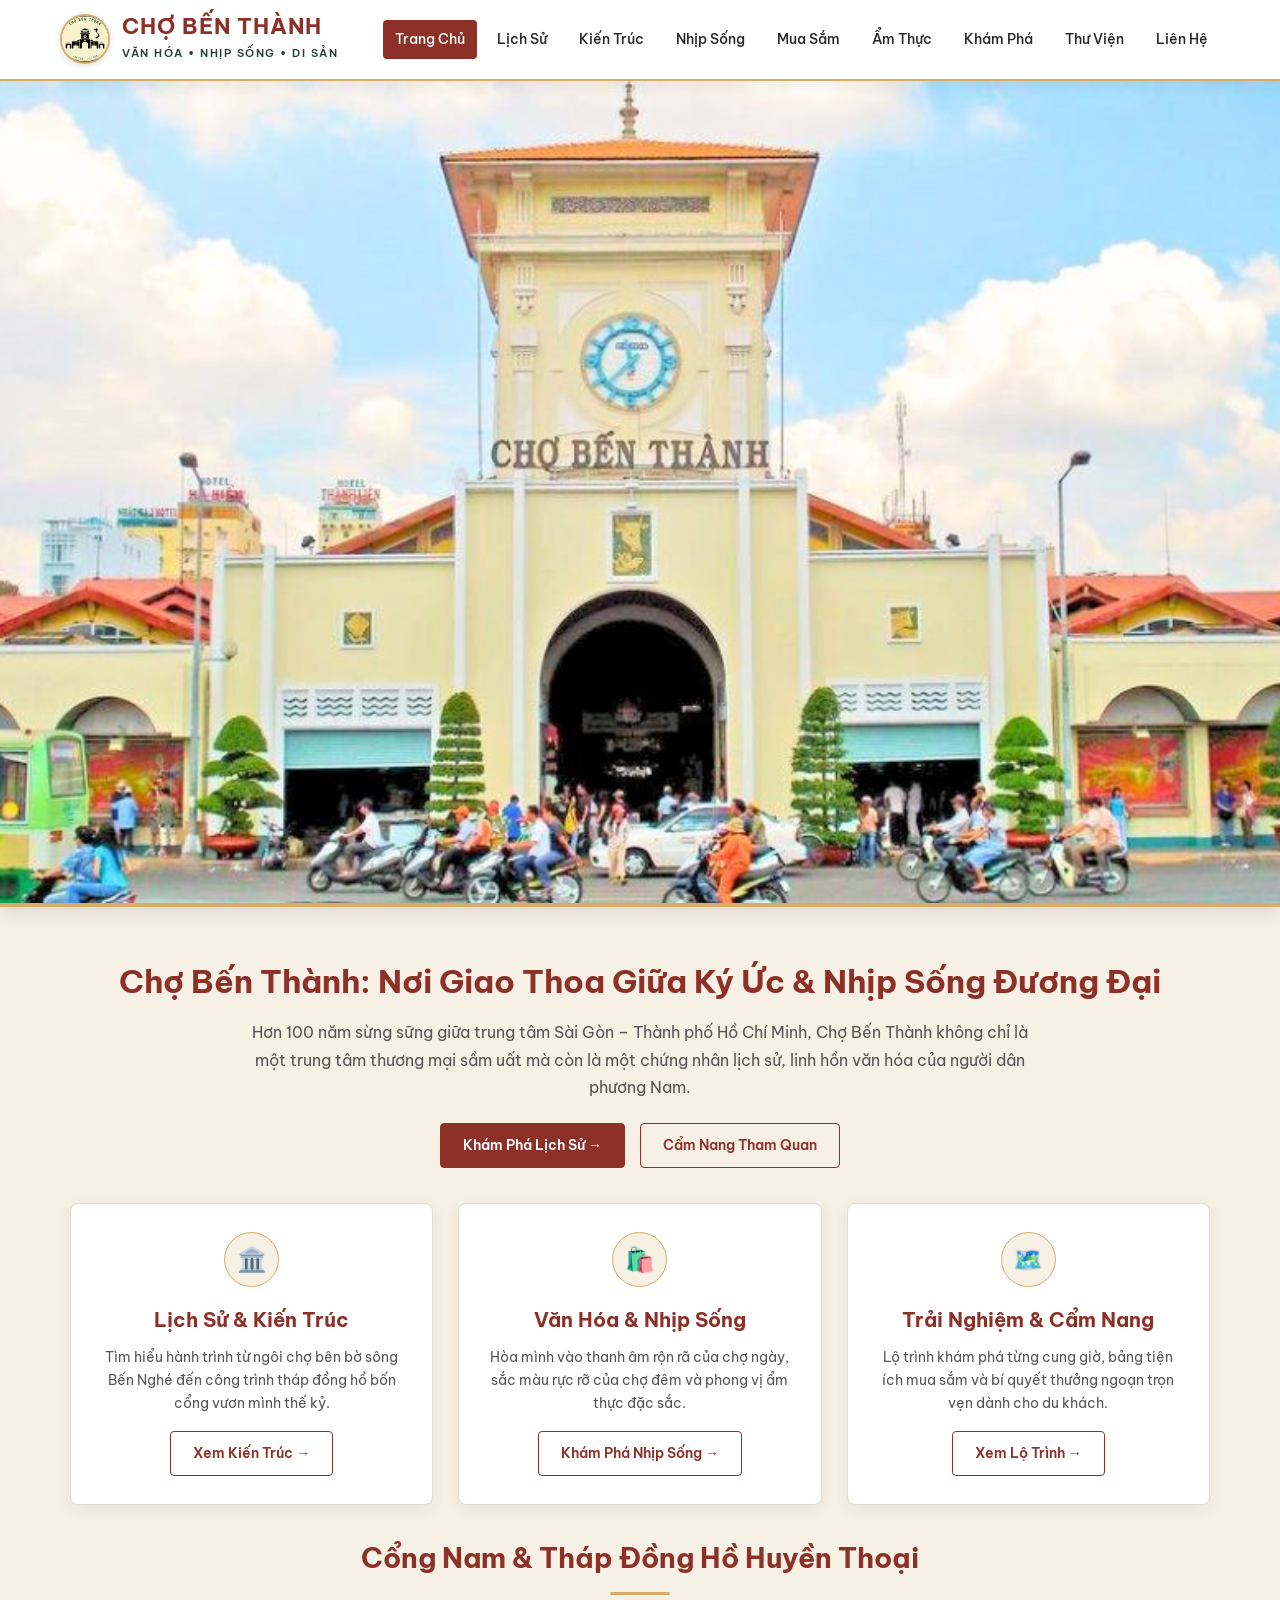
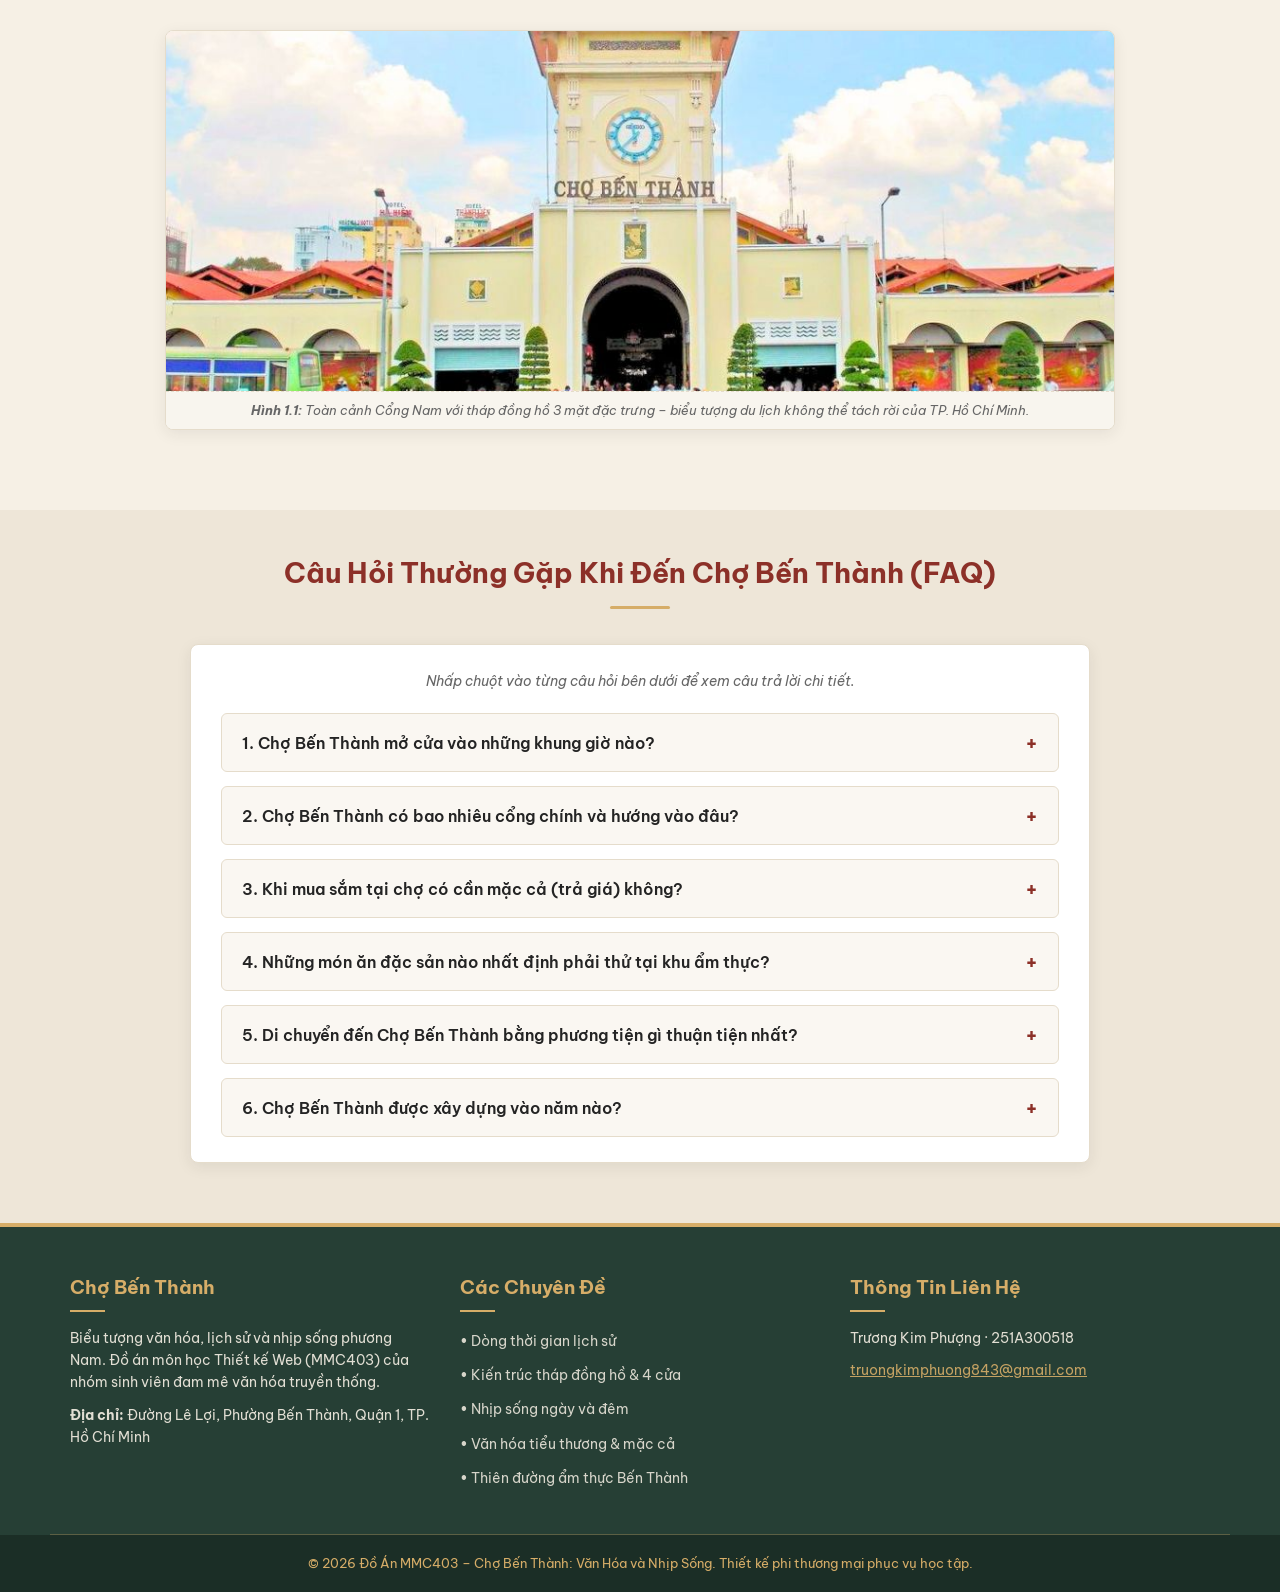
==== truong-kim-phuong/index.html @ e3ba793c "Add files via upload" ====
<!DOCTYPE html>
<html lang="vi">
<head>
  <meta charset="UTF-8">
  <base href="../">
  <meta name="viewport" content="width=device-width, initial-scale=1.0">
  <meta name="description"
    content="Khám phá Chợ Bến Thành - Biểu tượng văn hóa, kiến trúc lịch sử và nhịp sống đặc trưng của Sài Gòn - TP. Hồ Chí Minh.">
  <title>Chợ Bến Thành – Văn Hóa & Nhịp Sống | Trang Chủ</title>

  <link rel="icon" type="image/png" href="./images/logo-cho-ben-thanh.png">

  <link rel="preconnect" href="https://fonts.googleapis.com">
  <link rel="preconnect" href="https://fonts.gstatic.com" crossorigin>
  <link
    href="https://fonts.googleapis.com/css2?family=Be+Vietnam+Pro:ital,wght@0,300;0,400;0,500;0,600;0,700;1,400&family=Playfair+Display:ital,wght@0,600;0,700;0,800;1,600&display=swap"
    rel="stylesheet">

  <link rel="stylesheet" href="./style.css">
  <link rel="stylesheet" href="./truong-kim-phuong/style.css">
  <script src="./script.js" defer></script>
  <script src="./truong-kim-phuong/script.js" defer></script>
</head>

<body>

  <div id="site-header"></div>

  <main id="khu-vuc-noi-dung" class="khu-vuc-noi-dung" role="main">
    <section class="hero-trang-chu" aria-label="Banner toàn cảnh Chợ Bến Thành"></section>

    <section class="phan-than-chinh" style="padding-bottom: 20px;">
      <div class="khung-chua">
        <div class="tieu-de-khoi">
          <h1
            style="font-family: var(--font-tieu-de); font-size: 32px; color: var(--mau-do-gach); margin-top: 8px; margin-bottom: 12px;">
            Chợ Bến Thành: Nơi Giao Thoa Giữa Ký Ức & Nhịp Sống Đương Đại
          </h1>
          <p style="max-width: 800px; margin: 0 auto; font-size: 16px; color: #555; line-height: 1.7;">
            Hơn 100 năm sừng sững giữa trung tâm Sài Gòn – Thành phố Hồ Chí Minh, Chợ Bến Thành không chỉ là một trung
            tâm thương mại sầm uất mà còn là một chứng nhân lịch sử, linh hồn văn hóa của người dân phương Nam.
          </p>
          <div style="margin-top: 22px; display: flex; justify-content: center; gap: 15px; flex-wrap: wrap;">
            <a href="./truong-kim-phuong/lich-su.html" data-trang="lich-su" class="nut-chinh">Khám Phá Lịch Sử &rarr;</a>
            <a href="./nguyen-nang-dat/kham-pha.html" data-trang="kham-pha" class="nut-phu">Cẩm Nang Tham Quan</a>
          </div>
        </div>

        <div class="luoi-3-cot">
          <article class="khoi-diem-nhan">
            <div class="bieu-tuong-icon">🏛️</div>
            <h3>Lịch Sử & Kiến Trúc</h3>
            <p>Tìm hiểu hành trình từ ngôi chợ bên bờ sông Bến Nghé đến công trình tháp đồng hồ bốn cổng vươn mình thế
              kỷ.</p>
            <a href="./truong-kim-phuong/kien-truc.html" data-trang="kien-truc" class="nut-phu">Xem Kiến Trúc &rarr;</a>
          </article>

          <article class="khoi-diem-nhan">
            <div class="bieu-tuong-icon">🛍️</div>
            <h3>Văn Hóa & Nhịp Sống</h3>
            <p>Hòa mình vào thanh âm rộn rã của chợ ngày, sắc màu rực rỡ của chợ đêm và phong vị ẩm thực đặc sắc.</p>
            <a href="./ha-nguyen-thanh-xuan/nhip-song.html" data-trang="nhip-song" class="nut-phu">Khám Phá Nhịp Sống &rarr;</a>
          </article>

          <article class="khoi-diem-nhan">
            <div class="bieu-tuong-icon">🗺️</div>
            <h3>Trải Nghiệm & Cẩm Nang</h3>
            <p>Lộ trình khám phá từng cung giờ, bảng tiện ích mua sắm và bí quyết thưởng ngoạn trọn vẹn dành cho du
              khách.</p>
            <a href="./nguyen-nang-dat/kham-pha.html" data-trang="kham-pha" class="nut-phu">Xem Lộ Trình &rarr;</a>
          </article>
        </div>
      </div>
    </section>

    <section class="phan-than-chinh" style="padding-top: 10px;">
      <div class="khung-chua">
        <div class="tieu-de-khoi">
          <h2>Cổng Nam & Tháp Đồng Hồ Huyền Thoại</h2>
        </div>

        <figure class="the-bai-viet" style="max-width: 950px; margin: 0 auto;">
          <img src="./images/banner/banner-chinh.jpg"
            alt="Toàn cảnh Cổng Nam và Tháp Đồng Hồ Chợ Bến Thành rực rỡ trong nắng chiều">
          <figcaption class="chu-thich-hinh-anh">
            <strong>Hình 1.1:</strong> Toàn cảnh Cổng Nam với tháp đồng hồ 3 mặt đặc trưng – biểu tượng du lịch không
            thể tách rời của TP. Hồ Chí Minh.
          </figcaption>
        </figure>
      </div>
    </section>

    <section class="phan-than-chinh" style="background-color: #EEE6D8; margin-top: 20px;">
      <div class="khung-chua">
        <div class="tieu-de-khoi">
          <h2>Câu Hỏi Thường Gặp Khi Đến Chợ Bến Thành (FAQ)</h2>
        </div>

        <div class="khung-faq">
          <p style="text-align: center; color: #666; margin-bottom: 20px; font-size: 14px;">
            <em>Nhấp chuột vào từng câu hỏi bên dưới để xem câu trả lời chi tiết.</em>
          </p>

          <div class="faq-danh-sach">
            <div class="faq-muc">
              <button class="faq-nut-hoi" type="button">
                <span>1. Chợ Bến Thành mở cửa vào những khung giờ nào?</span>
                <span class="faq-icon-trang-thai">+</span>
              </button>
              <div class="faq-tra-loi">
                Chợ Bến Thành hoạt động liên tục trong ngày theo 2 ca: <strong>Chợ ngày</strong> mở cửa từ 06:00 sáng
                đến 18:00 chiều (chuyên phục vụ các mặt hàng truyền thống, vải vóc, đồ lưu niệm và ẩm thực). Sau 18:00,
                <strong>Chợ đêm Bến Thành</strong> bắt đầu nhộn nhịp dọc hai bên đường Phan Bội Châu và Phan Chu Trinh
                cho đến tận 23:00 đêm.
              </div>
            </div>

            <div class="faq-muc">
              <button class="faq-nut-hoi" type="button">
                <span>2. Chợ Bến Thành có bao nhiêu cổng chính và hướng vào đâu?</span>
                <span class="faq-icon-trang-thai">+</span>
              </button>
              <div class="faq-tra-loi">
                Chợ có 4 cổng chính hướng ra 4 con phố huyết mạch: <strong>Cổng Nam</strong> (đối diện Quảng trường
                Quách Thị Trang / đường Lê Lợi - cổng có tháp đồng hồ), <strong>Cổng Bắc</strong> (đường Lê Thánh Tôn -
                chuyên hoa quả và thực phẩm tươi sống), <strong>Cổng Đông</strong> (đường Phan Bội Châu - chuyên bánh
                kẹo mỹ phẩm), và <strong>Cổng Tây</strong> (đường Phan Chu Trinh - chuyên hàng giày dép, may mặc lưu
                niệm). Ngoài ra còn có 12 cửa phụ.
              </div>
            </div>

            <div class="faq-muc">
              <button class="faq-nut-hoi" type="button">
                <span>3. Khi mua sắm tại chợ có cần mặc cả (trả giá) không?</span>
                <span class="faq-icon-trang-thai">+</span>
              </button>
              <div class="faq-tra-loi">
                Nhiều gian hàng thời trang, thủ công mỹ nghệ và quà lưu niệm có mức giá linh hoạt. Bạn có thể lịch sự
                thương lượng giảm khoảng 20% - 30% so với giá đề xuất ban đầu với thái độ vui vẻ, thân thiện. Riêng khu
                ẩm thực và các quầy có niêm yết giá rõ ràng thì thường bán đúng giá niêm yết.
              </div>
            </div>

            <div class="faq-muc">
              <button class="faq-nut-hoi" type="button">
                <span>4. Những món ăn đặc sản nào nhất định phải thử tại khu ẩm thực?</span>
                <span class="faq-icon-trang-thai">+</span>
              </button>
              <div class="faq-tra-loi">
                Khu ẩm thực Chợ Bến Thành là thiên đường hội tụ tinh hoa ẩm thực ba miền: Bún riêu cua gánh gia truyền,
                Bún mắm Nam Bộ, Bánh xèo miền Tây giòn rụm, Gỏi cuốn tôm thịt, và các ly Chè Sài Gòn ngũ sắc ngọt mát
                thanh tao.
              </div>
            </div>

            <div class="faq-muc">
              <button class="faq-nut-hoi" type="button">
                <span>5. Di chuyển đến Chợ Bến Thành bằng phương tiện gì thuận tiện nhất?</span>
                <span class="faq-icon-trang-thai">+</span>
              </button>
              <div class="faq-tra-loi">
                Chợ nằm tại trung tâm Quận 1 nên rất thuận tiện: Bạn có thể đi xe buýt (bến xe buýt Hàm Nghi cách 200m),
                đi taxi/xe công nghệ, đi xe máy (gửi tại các bãi giữ xe quanh chợ) hoặc trải nghiệm tuyến Metro Bến
                Thành – Suối Tiên với ga ngầm Bến Thành hiện đại ngay phía trước chợ.
              </div>
            </div>

            <div class="faq-muc">
              <button class="faq-nut-hoi" type="button">
                <span>6. Chợ Bến Thành được xây dựng vào năm nào?</span>
                <span class="faq-icon-trang-thai">+</span>
              </button>
              <div class="faq-tra-loi">
                Tiền thân chợ hình thành từ đầu thế kỷ 19 bên bờ sông Bến Nghé. Ngôi chợ Bến Thành hiện đại với tháp
                đồng hồ ngày nay được người Pháp khởi công xây dựng từ năm 1912 và khánh thành vào tháng 3 năm 1914. Đến
                nay, công trình đã có tuổi đời hơn 110 năm.
              </div>
            </div>
          </div>
        </div>
      </div>
    </section>

  </main>

  <div id="site-footer"></div>

</body>

</html>
---- truong-kim-phuong/style.css ----
/* Trương Kim Phượng: Trang chủ, lịch sử và kiến trúc */
.tv1-header-badge {
  display: inline-block;
  background-color: var(--mau-vang-co);
  color: var(--mau-den-than);
  font-size: 11px;
  font-weight: 700;
  padding: 2px 8px;
  border-radius: 4px;
}

.hero-trang-chu {
  position: relative;
  width: 100%;
  height: calc(100vh - 74px); min-height: 520px;
  background-image: url('../images/banner/banner-chinh.jpg');
  background-size: cover;
  background-position: center center;
  background-repeat: no-repeat;
  border-bottom: 4px solid var(--mau-vang-co);
  box-shadow: 0 4px 20px rgba(0, 0, 0, 0.12);
}

.luoi-3-cot {
  display: grid;
  grid-template-columns: repeat(3, 1fr);
  gap: 25px;
  margin-top: 20px;
}

.khoi-diem-nhan {
  background: var(--mau-trang);
  border-radius: 8px;
  padding: 28px 24px;
  text-align: center;
  border-top: 4px solid var(--mau-do-gach);
  box-shadow: var(--bong-do);
  border: 1px solid var(--mau-vien);
}

.bieu-tuong-icon {
  width: 55px;
  height: 55px;
  margin: 0 auto 16px auto;
  background-color: var(--mau-kem-nen);
  color: var(--mau-do-gach);
  border-radius: 50%;
  display: flex;
  align-items: center;
  justify-content: center;
  font-size: 24px;
  font-weight: bold;
  border: 1px solid var(--mau-vang-co);
}

.khoi-diem-nhan h3 {
  font-family: var(--font-tieu-de);
  font-size: 20px;
  color: var(--mau-do-gach);
  margin-bottom: 10px;
}

.khoi-diem-nhan p {
  font-size: 14px;
  color: #555;
  margin-bottom: 16px;
}

.khung-faq {
  max-width: 900px;
  margin: 0 auto;
  background-color: var(--mau-trang);
  border-radius: 8px;
  padding: 25px 30px;
  box-shadow: var(--bong-do);
  border: 1px solid var(--mau-vien);
}

.faq-danh-sach {
  display: flex;
  flex-direction: column;
  gap: 14px;
  margin-top: 20px;
}

.faq-muc {
  border: 1px solid var(--mau-vien);
  border-radius: 6px;
  overflow: hidden;
  background-color: #FAF7F2;
  transition: all 0.25s ease;
}

.faq-muc.dang-mo {
  border-color: var(--mau-do-gach);
  background-color: var(--mau-trang);
}

.faq-nut-hoi {
  width: 100%;
  text-align: left;
  background: none;
  border: none;
  padding: 16px 20px;
  font-family: var(--font-noi-dung);
  font-size: 16px;
  font-weight: 600;
  color: var(--mau-den-than);
  cursor: pointer;
  display: flex;
  justify-content: space-between;
  align-items: center;
  gap: 15px;
}

.faq-nut-hoi:hover {
  color: var(--mau-do-gach);
}

.faq-icon-trang-thai {
  font-size: 20px;
  font-weight: bold;
  color: var(--mau-do-gach);
  transition: transform 0.3s ease;
  flex-shrink: 0;
}

.faq-muc.dang-mo .faq-icon-trang-thai {
  transform: rotate(45deg); color: var(--mau-vang-co);
}

.faq-tra-loi {
  display: none;
  padding: 0 20px 18px 20px;
  font-size: 15px;
  color: #444;
  line-height: 1.65;
  border-top: 1px dashed var(--mau-vien);
  margin-top: 5px;
  padding-top: 12px;
}

.faq-muc.dang-mo .faq-tra-loi {
  display: block; }

.dong-thoi-gian {
  position: relative;
  max-width: 860px;
  margin: 30px auto;
  padding-left: 30px;
  border-left: 3px solid var(--mau-vang-co);
}

.moc-thoi-gian {
  position: relative;
  margin-bottom: 35px;
  padding-left: 20px;
}

.moc-thoi-gian::before {
  content: '';
  position: absolute;
  left: -38px;
  top: 4px;
  width: 16px;
  height: 16px;
  background-color: var(--mau-do-gach);
  border: 3px solid var(--mau-vang-co);
  border-radius: 50%;
}

.moc-nam {
  display: inline-block;
  background-color: var(--mau-do-gach);
  color: var(--mau-trang);
  font-weight: 700;
  font-size: 14px;
  padding: 3px 12px;
  border-radius: 4px;
  margin-bottom: 8px;
}

.moc-thoi-gian h3 {
  font-family: var(--font-tieu-de);
  font-size: 20px;
  color: var(--mau-do-gach);
  margin-bottom: 8px;
}

.moc-thoi-gian p {
  font-size: 15px;
  color: #444;
}

.luoi-kien-truc-2-cot {
  display: grid;
  grid-template-columns: 1fr 1fr;
  gap: 30px;
  align-items: center;
  margin-bottom: 45px;
}

.luoi-4-cong {
  display: grid;
  grid-template-columns: repeat(2, 1fr);
  gap: 20px;
  margin-top: 25px;
}

.the-cong {
  background: var(--mau-trang);
  border: 1px solid var(--mau-vien);
  border-radius: 8px;
  padding: 20px;
  border-left: 5px solid var(--mau-do-gach);
  box-shadow: var(--bong-do);
}

.the-cong > img {
  display: block;
  width: 100%;
  height: 190px;
  object-fit: cover;
  border-radius: 5px;
  margin-bottom: 14px;
}

.the-cong h4 {
  font-family: var(--font-tieu-de);
  font-size: 18px;
  color: var(--mau-do-gach);
  margin-bottom: 6px;
}

.the-cong span {
  font-size: 13px;
  font-weight: 600;
  color: var(--mau-xanh-reu);
  display: block;
  margin-bottom: 8px;
}

.the-cong p {
  font-size: 14px;
  color: #555;
}

.tv1-footer-ghi-chu {
  font-size: 12px;
  color: #C2BAA8;
  margin-top: 6px;
}

@media screen and (max-width: 992px) {
  .luoi-3-cot {
    grid-template-columns: repeat(2, 1fr);
  }
  .luoi-kien-truc-2-cot {
    grid-template-columns: 1fr;
  }
}

@media screen and (max-width: 576px) {
  .hero-trang-chu {
    height: 55vh;
    min-height: 320px;
  }
  .luoi-3-cot {
    grid-template-columns: 1fr;
  }
  .luoi-4-cong {
    grid-template-columns: 1fr;
  }
  .dong-thoi-gian {
    padding-left: 20px;
  }
  .moc-thoi-gian::before {
    left: -28px;
  }
  .khung-faq {
    padding: 18px 15px;
  }
  .faq-nut-hoi {
    font-size: 14px;
    padding: 12px 14px;
  }
}

.anh-kien-truc > img {
  height: auto;
  object-fit: contain;
}
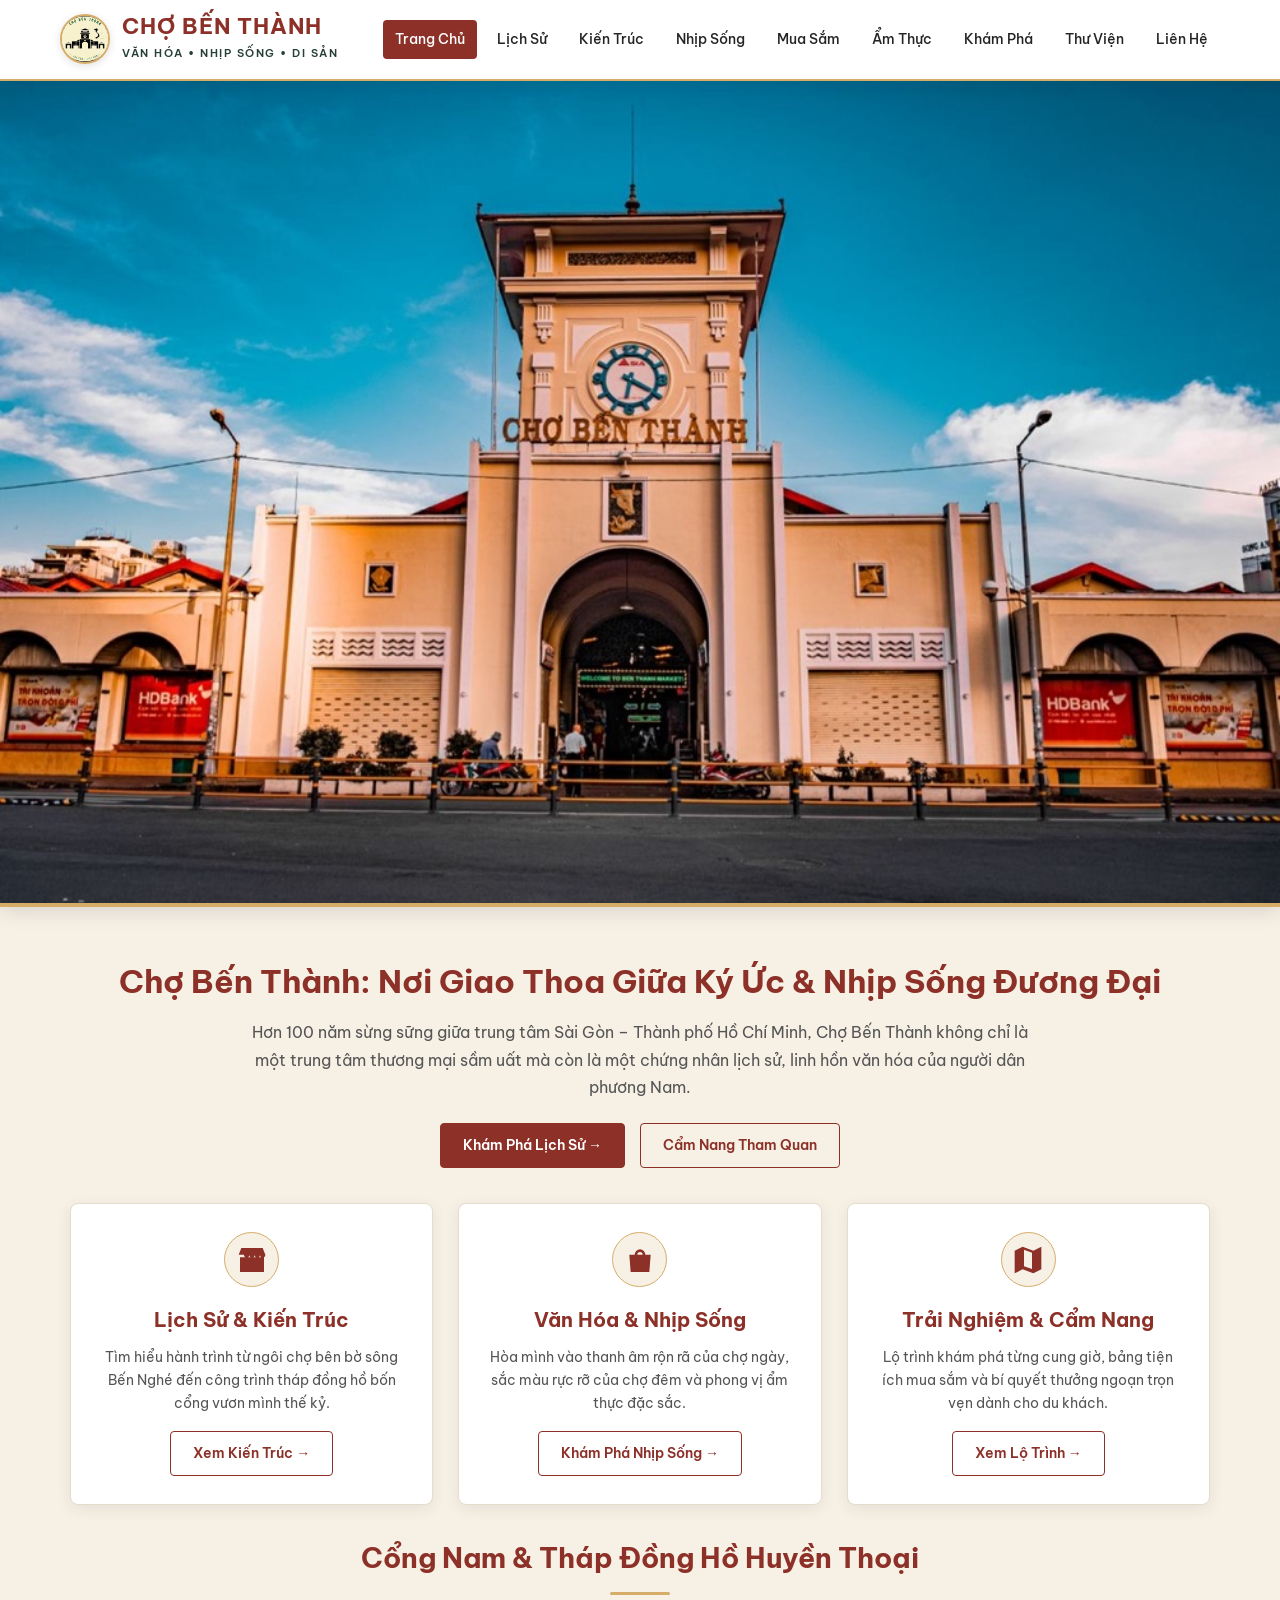
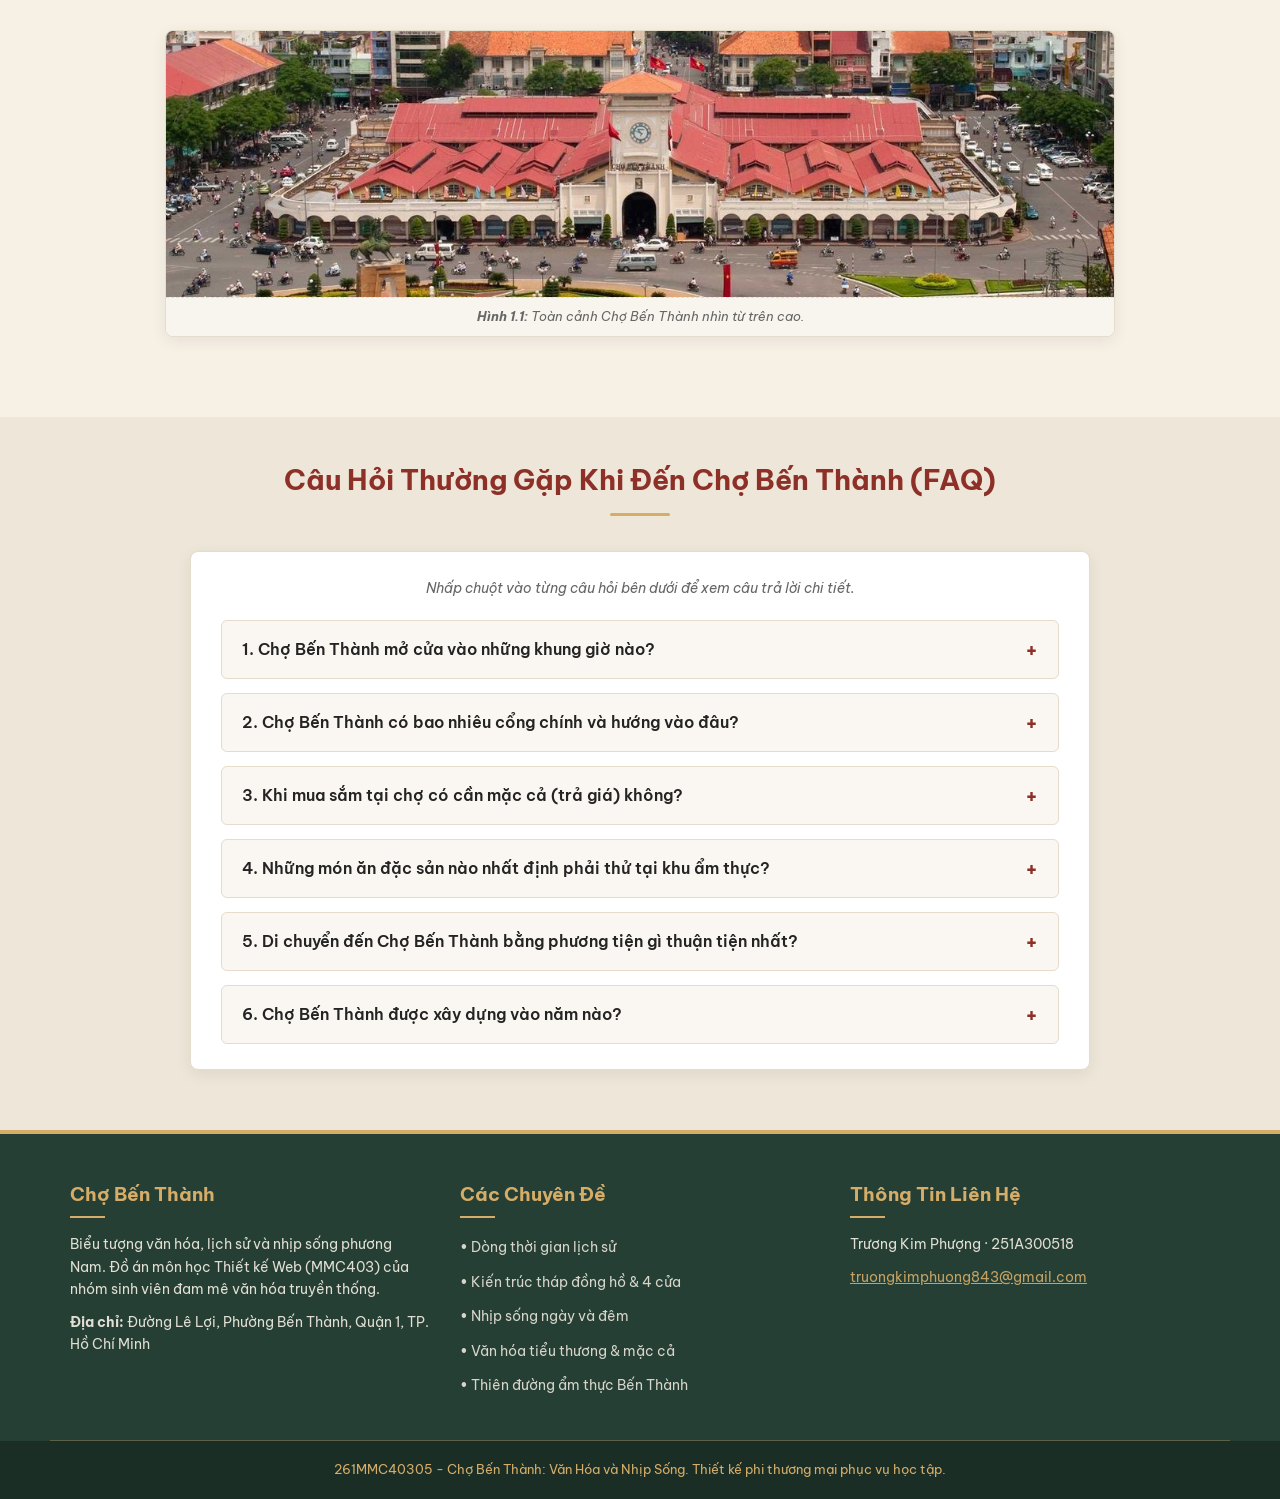
==== commit ed815937: "Add files via upload" ====
--- a/truong-kim-phuong/index.html
+++ b/truong-kim-phuong/index.html
@@ -48,7 +48,7 @@
 
         <div class="luoi-3-cot">
           <article class="khoi-diem-nhan">
-            <div class="bieu-tuong-icon">🏛️</div>
+            <div class="bieu-tuong-icon"><svg aria-hidden="true"><use href="./images/icons/icons.svg#market"></use></svg></div>
             <h3>Lịch Sử & Kiến Trúc</h3>
             <p>Tìm hiểu hành trình từ ngôi chợ bên bờ sông Bến Nghé đến công trình tháp đồng hồ bốn cổng vươn mình thế
               kỷ.</p>
@@ -56,14 +56,14 @@
           </article>
 
           <article class="khoi-diem-nhan">
-            <div class="bieu-tuong-icon">🛍️</div>
+            <div class="bieu-tuong-icon"><svg aria-hidden="true"><use href="./images/icons/icons.svg#shopping"></use></svg></div>
             <h3>Văn Hóa & Nhịp Sống</h3>
             <p>Hòa mình vào thanh âm rộn rã của chợ ngày, sắc màu rực rỡ của chợ đêm và phong vị ẩm thực đặc sắc.</p>
             <a href="./ha-nguyen-thanh-xuan/nhip-song.html" data-trang="nhip-song" class="nut-phu">Khám Phá Nhịp Sống &rarr;</a>
           </article>
 
           <article class="khoi-diem-nhan">
-            <div class="bieu-tuong-icon">🗺️</div>
+            <div class="bieu-tuong-icon"><svg aria-hidden="true"><use href="./images/icons/icons.svg#map"></use></svg></div>
             <h3>Trải Nghiệm & Cẩm Nang</h3>
             <p>Lộ trình khám phá từng cung giờ, bảng tiện ích mua sắm và bí quyết thưởng ngoạn trọn vẹn dành cho du
               khách.</p>
@@ -79,13 +79,11 @@
           <h2>Cổng Nam & Tháp Đồng Hồ Huyền Thoại</h2>
         </div>
 
-        <figure class="the-bai-viet" style="max-width: 950px; margin: 0 auto;">
-          <img src="./images/banner/banner-chinh.jpg"
+        <figure class="the-bai-viet hinh-1-1" style="max-width: 950px; margin: 0 auto;">
+          <img src="./images/content/trang-chu-hinh-1-1.png"
             alt="Toàn cảnh Cổng Nam và Tháp Đồng Hồ Chợ Bến Thành rực rỡ trong nắng chiều">
           <figcaption class="chu-thich-hinh-anh">
-            <strong>Hình 1.1:</strong> Toàn cảnh Cổng Nam với tháp đồng hồ 3 mặt đặc trưng – biểu tượng du lịch không
-            thể tách rời của TP. Hồ Chí Minh.
-          </figcaption>
+            <strong>Hình 1.1:</strong> Toàn cảnh Chợ Bến Thành nhìn từ trên cao.</figcaption>
         </figure>
       </div>
     </section>
@@ -189,3 +187,9 @@
 
 </html>
 
+
+
+
+
+
+
--- a/truong-kim-phuong/style.css
+++ b/truong-kim-phuong/style.css
@@ -290,3 +290,29 @@
   height: auto;
   object-fit: contain;
 }
+
+
+.bieu-tuong-icon svg {
+  width: 32px;
+  height: 32px;
+  fill: var(--mau-do-gach);
+}
+
+
+.hinh-1-1 > img {
+  display: block;
+  width: 100%;
+  height: auto !important;
+  max-height: none;
+  object-fit: contain;
+}
+
+
+.anh-phu-dieu > img {
+  display: block;
+  width: 100%;
+  height: auto !important;
+  max-height: none;
+  object-fit: contain;
+}
+
